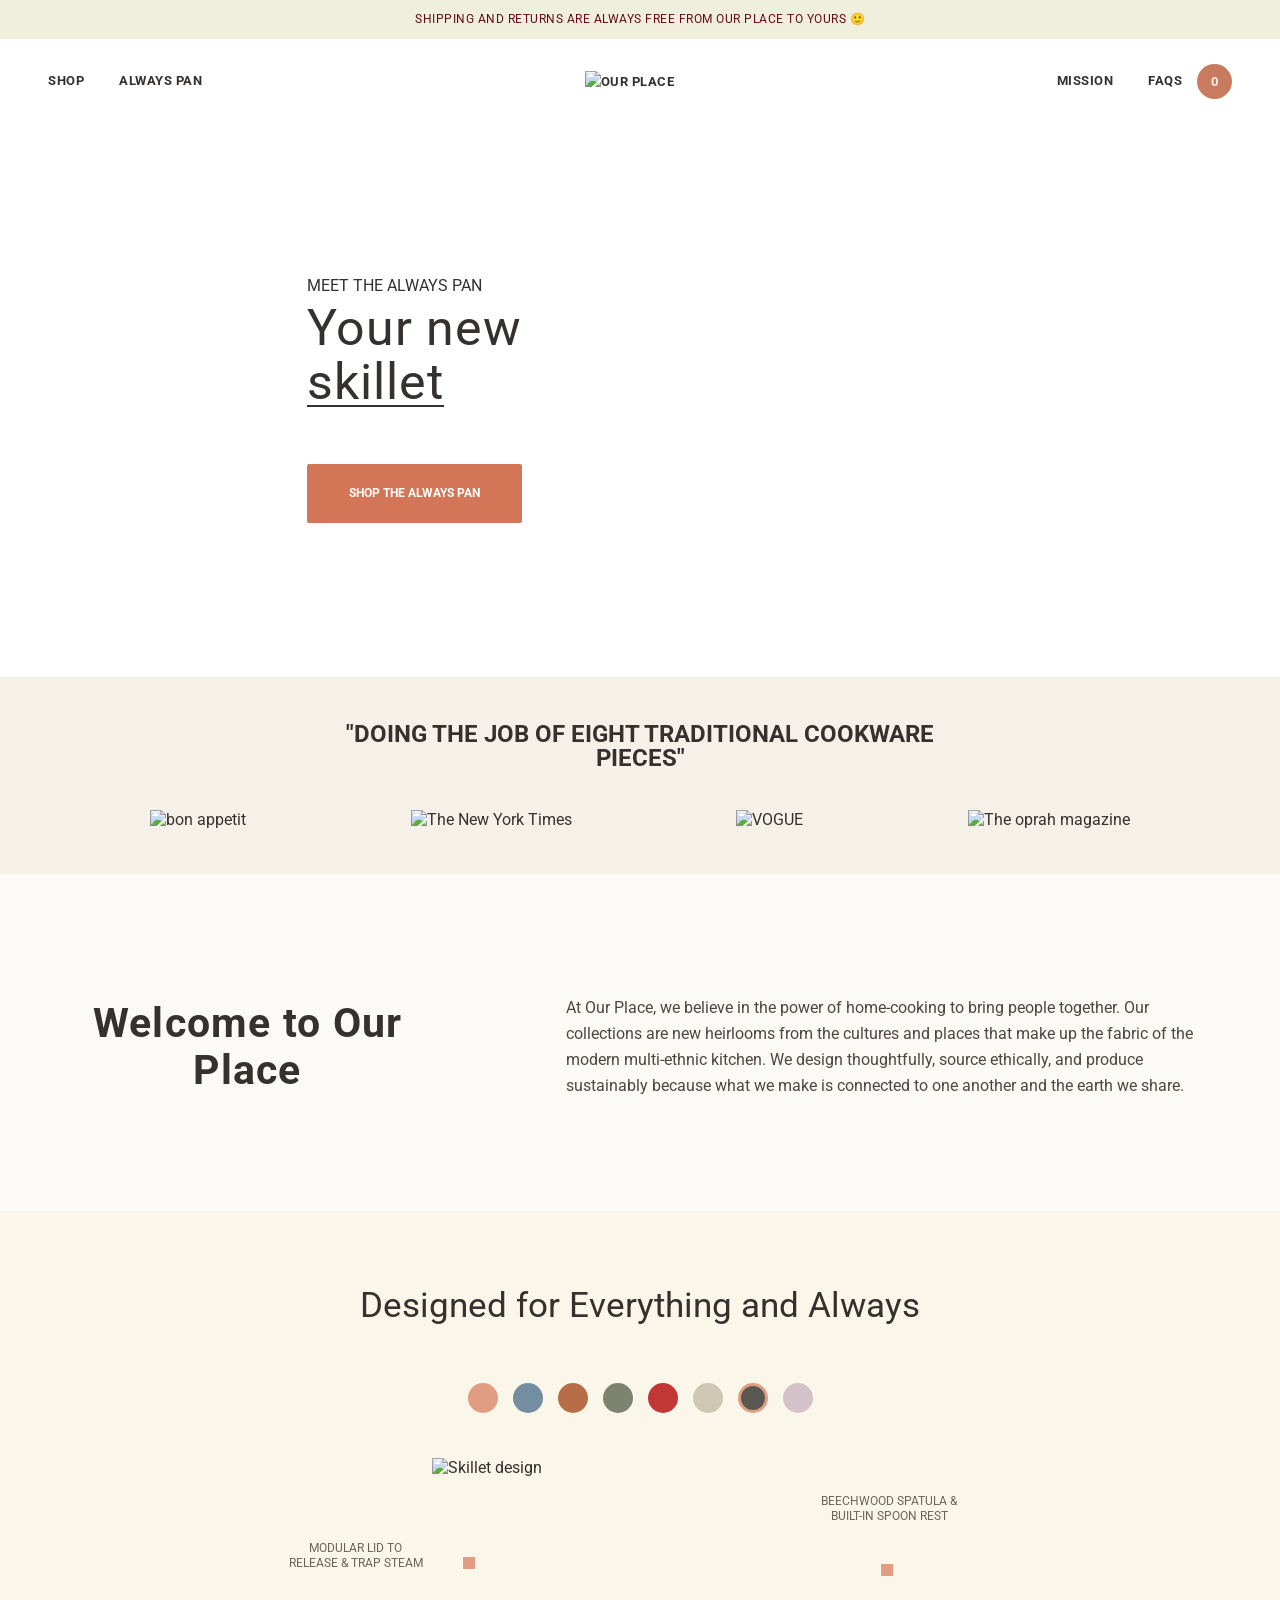
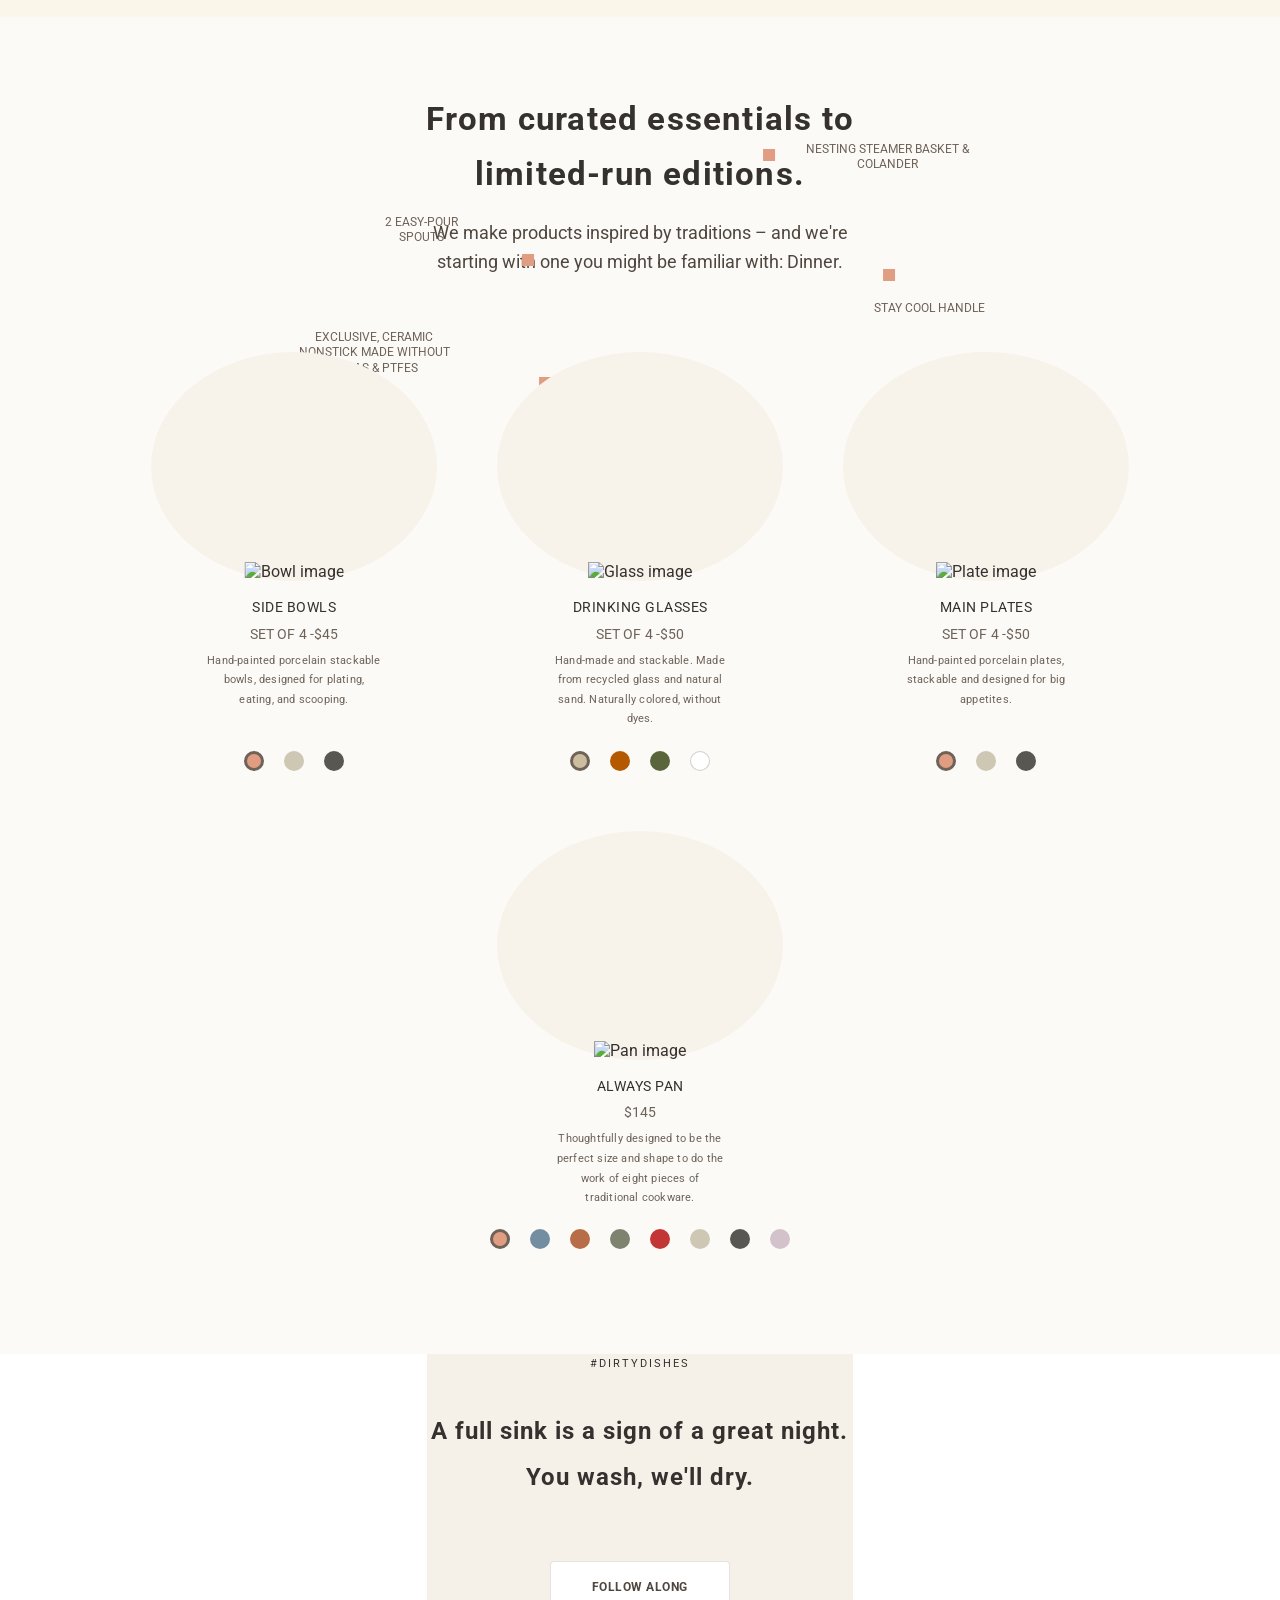
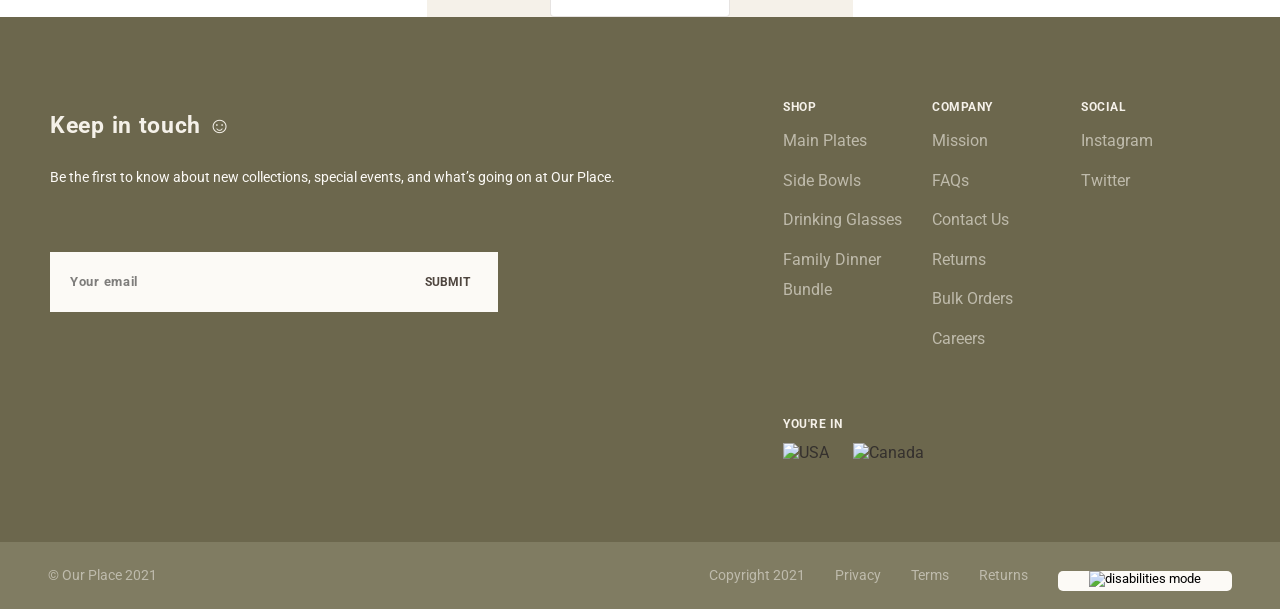
==== index.html @ feab2285 "Add files via upload Fix: change files location" ====
<!doctype html>
<html lang="en">
  <head>
    <meta charset="UTF-8" />
    <meta name="viewport" content="width=device-width, initial-scale=1.0" />
    <link rel="preconnect" href="https://fonts.googleapis.com" />
    <link rel="preconnect" href="https://fonts.gstatic.com" crossorigin />
    <link
      href="https://fonts.googleapis.com/css2?family=Roboto:ital,wght@0,100..900;1,100..900&display=swap"
      rel="stylesheet"
    />
    <link rel="stylesheet" href="style.css" />
    <title>Document</title>
  </head>
  <body>
    <div class="supheader">
      SHIPPING AND RETURNS ARE ALWAYS FREE FROM OUR PLACE TO YOURS 🙂
    </div>
    <header class="header">
      <nav class="nav__left">
        <ul>
          <li class="nav__item"><a href="#">Shop</a></li>
          <li class="nav__item"><a href="#">Always Pan</a></li>
        </ul>
      </nav>

      <div class="logo__wrapper">
        <a href="/">
          <img src="img/logo.svg" alt="Our Place" />
        </a>
      </div>

      <nav class="nav__left">
        <ul>
          <li class="nav__item"><a href="#">Mission</a></li>
          <li class="nav__item"><a href="#">FAQs</a></li>
          <li class="nav__item cart__item">
            <a href="#">
              <div class="cart__wrapper">
                <span class="cart__count">0</span>
              </div>
            </a>
          </li>
        </ul>
      </nav>

      <div class="mobile__menu">
        <img
          class="mobile__menu__icon active"
          src="./img/mobile-menu.png"
          alt="Menu"
        />
        <img class="mobile__menu__icon" src="./img/close.png" alt="Menu" />
        <ul class="mobile__menu__list">
          <li class="mobile__menu__item"><a href="#">Shop</a></li>
          <li class="mobile__menu__item"><a href="#">Always Pan</a></li>
          <li class="mobile__menu__item"><a href="#">Mission</a></li>
          <li class="mobile__menu__item"><a href="#">FAQs</a></li>
          <li class="mobile__menu__item"><a href="#">Cart</a></li>
        </ul>
      </div>
    </header>

    <main>
      <section class="hero">
        <div class="hero__content">
          <h3 class="hero__suptitle">Meet The Always Pan</h3>
          <h2 class="hero__title">
            <span>Your new </span><span class="hero__line-2">skillet</span>
          </h2>
          <button class="hero__btn">Shop the Always Pan</button>
        </div>
      </section>

      <section class="press">
        <h2 class="press__title">
          "Doing the job of eight traditional cookware pieces"
        </h2>
        <div class="press__content">
          <ul class="press__list">
            <li class="press__logo">
              <img src="./img/logo1.png" alt="bon appetit" />
            </li>
            <li class="press__logo">
              <img src="./img/logo2.png" alt="The New York Times" />
            </li>
            <li class="press__logo">
              <img src="./img/logo3.png" alt="VOGUE" />
            </li>
            <li class="press__logo">
              <img src="./img/logo4.png" alt="The oprah magazine" />
            </li>
          </ul>
        </div>
      </section>

      <section class="welcome">
        <div class="welcome__container">
          <h2 class="welcome__title">Welcome to Our Place</h2>
          <p class="welcome__text">
            At Our Place, we believe in the power of home-cooking to bring
            people together. Our collections are new heirlooms from the cultures
            and places that make up the fabric of the modern multi-ethnic
            kitchen. We design thoughtfully, source ethically, and produce
            sustainably because what we make is connected to one another and the
            earth we share.
          </p>
        </div>
      </section>

      <section class="design">
        <h2 class="design__title">Designed for Everything and Always</h2>
        <div class="design__colors">
          <ul>
            <li class="design__color"></li>
            <li class="design__color"></li>
            <li class="design__color"></li>
            <li class="design__color"></li>
            <li class="design__color"></li>
            <li class="design__color"></li>
            <li class="design__color active"></li>
            <li class="design__color"></li>
          </ul>
        </div>
        <div class="design__diagram">
          <img
            src="./img/skillet.png"
            alt="Skillet design"
            class="design__diagram__img"
          />

          <div class="design__diagram__tip diagram__tip__lid">
            <span class="diagram__tip__mark"></span>
            <p class="diagram__tip__text">
              Modular lid to release & trap steam
            </p>
          </div>

          <div class="design__diagram__tip diagram__tip__spatula">
            <span class="diagram__tip__mark"></span>
            <p class="diagram__tip__text">
              Beechwood spatula & built-in spoon rest
            </p>
          </div>

          <div class="design__diagram__tip diagram__tip__spouts">
            <span class="diagram__tip__mark"></span>
            <p class="diagram__tip__text">2 easy-pour spouts</p>
          </div>

          <div class="design__diagram__tip diagram__tip__colander">
            <span class="diagram__tip__mark"></span>
            <p class="diagram__tip__text">Nesting steamer basket & colander</p>
          </div>

          <div class="design__diagram__tip diagram__tip__nonstick">
            <span class="diagram__tip__mark"></span>
            <p class="diagram__tip__text">
              Exclusive, ceramic nonstick made without PFOAs & PTFEs
            </p>
          </div>

          <div class="design__diagram__tip diagram__tip__handle">
            <span class="diagram__tip__mark"></span>
            <p class="diagram__tip__text">Stay cool handle</p>
          </div>
        </div>

        <div class="design__mobile__tips">
          <p class="design__mobile__tip">Modular lid to release & trap steam</p>
          <p class="design__mobile__tip">
            Beechwood spatula & built-in spoon rest
          </p>
          <p class="design__mobile__tip">Nesting steamer basket & colander</p>
          <p class="design__mobile__tip">2 easy-pour spouts</p>
          <p class="design__mobile__tip">
            Exclusive, ceramic nonstick made without PFOAs & PTFEs
          </p>
          <p class="design__mobile__tip">Stay cool handle</p>
        </div>
      </section>

      <section class="catalog">
        <h2 class="catalog__title">
          From curated essentials to limited-run editions.
        </h2>
        <p class="catalog__text">
          We make products inspired by traditions – and we're starting with one
          you might be familiar with: Dinner.
        </p>
        <div class="catalog__content">
          <div class="catalog__card">
            <div class="catalog__card__img">
              <img src="./img/bowl.png" alt="Bowl image" />
            </div>
            <h3 class="catalog__card__title">Side Bowls</h3>
            <p class="catalog__card__price">SET OF 4 -$45</p>
            <p class="catalog__card__desc">
              Hand-painted porcelain stackable bowls, designed for plating,
              eating, and scooping.
            </p>
            <div class="catalog__card__colors card__colors__bowl">
              <div class="catalog__card__color active"></div>
              <div class="catalog__card__color"></div>
              <div class="catalog__card__color"></div>
            </div>
          </div>

          <div class="catalog__card">
            <div class="catalog__card__img">
              <img src="./img/glass.png" alt="Glass image" />
            </div>
            <h3 class="catalog__card__title">Drinking Glasses</h3>
            <p class="catalog__card__price">SET OF 4 -$50</p>
            <p class="catalog__card__desc">
              Hand-made and stackable. Made from recycled glass and natural
              sand. Naturally colored, without dyes.
            </p>
            <div class="catalog__card__colors card__colors__glass">
              <div class="catalog__card__color active"></div>
              <div class="catalog__card__color"></div>
              <div class="catalog__card__color"></div>
              <div class="catalog__card__color"></div>
            </div>
          </div>

          <div class="catalog__card">
            <div class="catalog__card__img">
              <img src="./img/plate.png" alt="Plate image" />
            </div>
            <h3 class="catalog__card__title">Main Plates</h3>
            <p class="catalog__card__price">SET OF 4 -$50</p>
            <p class="catalog__card__desc">
              Hand-painted porcelain plates, stackable and designed for big
              appetites.
            </p>
            <div class="catalog__card__colors card__colors__plate">
              <div class="catalog__card__color active"></div>
              <div class="catalog__card__color"></div>
              <div class="catalog__card__color"></div>
            </div>
          </div>

          <div class="catalog__card">
            <div class="catalog__card__img">
              <img src="./img/pan.png" alt="Pan image" />
            </div>
            <h3 class="catalog__card__title">Always Pan</h3>
            <p class="catalog__card__price">$145</p>
            <p class="catalog__card__desc">
              Thoughtfully designed to be the perfect size and shape to do the
              work of eight pieces of traditional cookware.
            </p>
            <div class="catalog__card__colors card__colors__pan">
              <div class="catalog__card__color active"></div>
              <div class="catalog__card__color"></div>
              <div class="catalog__card__color"></div>
              <div class="catalog__card__color"></div>
              <div class="catalog__card__color"></div>
              <div class="catalog__card__color"></div>
              <div class="catalog__card__color"></div>
              <div class="catalog__card__color"></div>
            </div>
          </div>
        </div>
      </section>

      <section class="follow">
        <div class="follow__part">
          <img class="follow__part__img" src="./img/left.jpg" alt="" />
        </div>
        <div class="follow__part follow__part__center">
          <h3 class="follow__suptitle">#DirtyDishes</h3>
          <h2 class="follow__title">
            A full sink is a sign of a great night. You wash, we'll dry.
          </h2>
          <button class="follow__btn">Follow Along</button>
        </div>
        <div class="follow__part">
          <img class="follow__part__img" src="./img/right.jpg" alt="" />
        </div>
      </section>
    </main>

    <footer class="footer">
      <div class="main__footer">
        <div class="footer__contact">
          <h2 class="footer__contact__title">Keep in touch ☺</h2>
          <p class="footer__contact__text">
            Be the first to know about new collections, special events, and
            what’s going on at Our Place.
          </p>
          <form action="#" class="footer__contact__form">
            <input
              type="text"
              placeholder="Your email"
              class="footer__contact__form__input input__text"
            />
            <input
              type="submit"
              value="Submit"
              class="footer__contact__form__input input__submit"
            />
          </form>
        </div>
        <div class="footer__right">
          <nav class="footer__nav">
            <div class="footer__nav__col">
              <h3 class="footer__nav__title">Shop</h3>
              <ul class="nav__list">
                <li class="footer__nav__item">Main Plates</li>
                <li class="footer__nav__item">Side Bowls</li>
                <li class="footer__nav__item">Drinking Glasses</li>
                <li class="footer__nav__item">Family Dinner Bundle</li>
              </ul>
            </div>
            <div class="footer__nav__col">
              <h3 class="footer__nav__title">Company</h3>
              <ul class="nav__list">
                <li class="footer__nav__item">Mission</li>
                <li class="footer__nav__item">FAQs</li>
                <li class="footer__nav__item">Contact Us</li>
                <li class="footer__nav__item">Returns</li>
                <li class="footer__nav__item">Bulk Orders</li>
                <li class="footer__nav__item">Careers</li>
              </ul>
            </div>
            <div class="footer__nav__col">
              <h3 class="footer__nav__title">Social</h3>
              <ul class="nav__list">
                <li class="footer__nav__item">Instagram</li>
                <li class="footer__nav__item">Twitter</li>
              </ul>
            </div>
          </nav>
          <div class="footer__location">
            <h3 class="footer__location__title">You're In</h3>
            <div class="footer__location__content">
              <img
                src="./img/flag1.png"
                alt="USA"
                class="footer__location__pic"
              />
              <img
                src="./img/flag2.png"
                alt="Canada"
                class="footer__location__pic"
              />
            </div>
          </div>
        </div>
      </div>

      <div class="subfooter">
        <span class="subfooter__left">© Our Place 2021</span>
        <div class="subfooter__right">
          <ul class="subfooter__list">
            <li class="subfooter__list__item subfooter__list__item__copy">
              Copyright 2021
            </li>
            <nav class="subfooter__nav">
              <li class="subfooter__list__item">
                <a href="#">Privacy</a>
              </li>
              <li class="subfooter__list__item"><a href="#">Terms</a></li>
              <li class="subfooter__list__item"><a href="#">Returns</a></li>
            </nav>
            <li class="subfooter__list__item subfooter__list__item__btn">
              <button class="subfooter__btn">
                <img src="./img/subfooter-icon.png" alt="disabilities mode" />
              </button>
            </li>
          </ul>
        </div>
      </div>
    </footer>

    <script src="./script.js"></script>
  </body>
</html>
---- style.css ----
:root {
  --supheader-bg: #f0eedd;
  --supheader-text: #670a18;
  --main-text: #35312e;
  --cart-el-bg: #c87b5e;
  --light-color: #f5f1e9;
  --hero-btn-bg: #d37657;
  --second-light-color: #fcfaf6;
  --grey-text: #4f463f;
  --design-block-bg: #fbf6ea;
  --design-block-mark: #e09d81;
  --design-block-text: #6e6259;
  --item-card-img: #f7f3eb;
  --item-card-text: #6e635a;
  --footer-bg: #6c674d;
  --footer-input-text: #00000080;
  --footer-nav-text: #f5f1e999;
  --subfooter-bg: #807c62;
  --subfooter-text: #fcfaf680;

  --main-font: "Roboto", sans-serif;
}

* {
  margin: 0;
  padding: 0;
  box-sizing: border-box;
}

body {
  font-family: var(--main-font);
  color: var(--main-text);
  font-stretch: 100%;
  -webkit-font-smoothing: antialiased;
}

h1,
h2,
h3,
h4,
h5,
h6,
p {
  margin: 0;
  padding: 0;
  font-weight: normal;
  font-size: 16px;
}

a {
  text-decoration: none;
  color: inherit;
}

input,
button {
  font-family: inherit;
  border: none;
  background: none;
}

.supheader {
  background-color: var(--supheader-bg);
  color: var(--supheader-text);
  text-align: center;
  padding: 9px 0 10px;
  font-size: 12px;
  text-transform: uppercase;
  line-height: 1.7;
  letter-spacing: 0.5px;
}

.header {
  padding: 25px 48px;
  background: #fff;
  font-weight: 700;
  font-size: 13px;
  line-height: 1.7;
  letter-spacing: 0.5px;
  text-transform: uppercase;
  display: flex;
  justify-content: space-between;
  align-items: center;
}

ul {
  list-style: none;
  margin: 0;
  padding: 0;
  display: flex;
  align-items: center;
  column-gap: 35px;
}

.nav__item {
  position: relative;
}

.nav__item:not(.cart__item)::after {
  content: "";
  display: block;
  width: 0;
  height: 2px;
  background-color: var(--main-text);
  transition: width 0.3s ease;
}

.nav__item:hover::after {
  width: 100%;
}

.cart__wrapper {
  margin-left: -20px;
  width: 35px;
  height: 35px;
  border-radius: 50%;
  display: flex;
  justify-content: center;
  align-items: center;
  background-color: var(--cart-el-bg);
  color: var(--light-color);
}

.mobile__menu {
  display: none;
  position: relative;
  width: 32px;
  height: 32px;
  pointer-events: none;
}

.mobile__menu__icon {
  position: absolute;
  width: 100%;
  height: 100%;
  top: 0;
  left: 0;
  opacity: 0;
  transition: all 0.2s linear;
}

.mobile__menu__icon:nth-of-type(2) {
  transform: scale(0.9);
}

.mobile__menu__icon.active {
  opacity: 1;
}

.mobile__menu__list {
  opacity: 0;
  transform: translateY(-30px);
  display: flex;
  flex-direction: column;
  align-items: flex-end;
  gap: 15px;
  position: absolute;
  right: 0;
  top: 100%;
  width: 160px;
  background-color: #fff;
  padding: 10px;
  border: 0.5px solid var(--main-text);
  border-radius: 12px;
  transition: all 0.2s linear;
}

.mobile__menu__list.active {
  opacity: 1;
  transform: translateY(0);
}

.hero {
  display: flex;
  justify-content: space-between;
  align-items: flex-start;
  padding: 170px 383px;
  background: url("./img/hero-bg.jpg") no-repeat center;
  background-size: cover;
}

.hero__content {
  max-width: 248px;
  font-family: Roboto;
}

.hero__suptitle {
  margin-bottom: 9px;
  display: block;
  font-weight: 400;
  font-size: 16px;
  line-height: 1;
  text-transform: uppercase;
}

.hero__title {
  margin-bottom: 57px;
  font-weight: 400;
  font-size: clamp(32px, 4vw + 16px, 50px);
  letter-spacing: 1px;
  display: flex;
  flex-direction: column;
  row-gap: 4px;
  line-height: 1;
}

.hero__line-2 {
  position: relative;
  align-self: flex-start;
}

.hero__line-2::after {
  content: "";
  position: absolute;
  left: 0;
  bottom: 0;
  width: 100%;
  height: 2px;
  background-color: var(--main-text);
}

.hero__btn {
  width: 100%;
  padding: 19px 30px 20px;
  background-color: var(--hero-btn-bg);
  border-radius: 2px;
  font-weight: 700;
  font-size: 12px;
  line-height: 1.7;
  text-transform: uppercase;
  color: #fff;
  transition: all 0.2s linear;
  cursor: pointer;
}

.hero__btn:hover {
  transform: scale(1.02);
  box-shadow: 0 8px 20px rgba(0, 0, 0, 0.15);
}

.press {
  padding: 45px 0;
  background-color: var(--light-color);
}

.press__title {
  font-weight: 700;
  font-size: 24px;
  line-height: 1;
  text-align: center;
  text-transform: uppercase;
  max-width: 630px;
  margin: 0 auto 40px;
}

.press__list {
  display: flex;
  justify-content: space-between;
  align-items: center;
  max-width: 1140px;
  margin: 0 auto;
  padding: 0 80px;
}

.welcome {
  padding: 121px 5% 112px;
  background: var(--second-light-color);
}

.welcome__container {
  display: flex;
  justify-content: center;
  align-items: center;
  column-gap: 135px;
}

.welcome__title {
  max-width: 400px;
  font-weight: 700;
  font-size: clamp(28px, 3vw + 12px, 41px);
  line-height: 1.13;
  letter-spacing: 1.25px;
  text-align: center;
}

.welcome__text {
  max-width: 650px;
  line-height: 1.62;
  color: var(--grey-text);
}

.design {
  padding: 70px 0 140px;
  background-color: var(--design-block-bg);
}

.design__title {
  font-size: 35px;
  line-height: 1.4;
  text-align: center;
  margin-bottom: 53px;
}

.design__colors {
  margin-bottom: 45px;
}

.design__colors ul {
  display: flex;
  justify-content: center;
  align-items: center;
  column-gap: 15px;
}

.design__color {
  width: 30px;
  height: 30px;
  border-radius: 50%;
  background: rgba(0, 0, 0, 0.3);
}

.design__color:nth-of-type(1) {
  background-color: var(--design-block-mark);
}

.design__color:nth-of-type(2) {
  background-color: #748ea1;
}

.design__color:nth-of-type(3) {
  background-color: #b76d47;
}

.design__color:nth-of-type(4) {
  background-color: #7d836e;
}

.design__color:nth-of-type(5) {
  background-color: #c33636;
}

.design__color:nth-of-type(6) {
  background-color: #cdc7b3;
}

.design__color:nth-of-type(7) {
  background-color: #595752;
}

.design__color:nth-of-type(8) {
  background-color: #d3c2ca;
}

.design__color.active {
  border: 3px solid var(--design-block-mark);
}

.design__diagram {
  position: relative;
  max-width: 562px;
  margin: 0 auto;
  transform: translateX(13%);
}

.design__diagram__img {
  display: block;
  width: 100%;
  height: auto;
}

.design__diagram__tip {
  position: absolute;
}

.diagram__tip__lid {
  top: 83px;
  left: -144px;
  min-width: 135px;
}

.diagram__tip__lid .diagram__tip__mark {
  top: 16px;
  right: -52px;
  z-index: -1;
}

.diagram__tip__spatula {
  min-width: 158px;
  top: 36px;
  right: 26px;
}

.diagram__tip__spatula .diagram__tip__mark {
  left: 45%;
  top: calc(100% + 70px);
}

.diagram__tip__spouts {
  min-width: 107px;
  left: -64px;
  top: 357px;
}

.diagram__tip__spouts .diagram__tip__mark {
  right: -59px;
  top: calc(100% + 39px);
}

.diagram__tip__colander {
  min-width: 171px;
  top: 284px;
  right: 21px;
}

.diagram__tip__colander .diagram__tip__mark {
  left: -39px;
  top: 7px;
  z-index: -1;
}

.diagram__tip__nonstick {
  min-width: 172px;
  left: -144px;
  top: 472px;
}

.diagram__tip__nonstick .diagram__tip__mark {
  top: 47px;
  right: -91px;
}

.diagram__tip__handle {
  min-width: 160px;
  top: 443px;
  right: -15px;
}

.diagram__tip__handle .diagram__tip__mark {
  top: -32px;
  left: 34px;
  z-index: -1;
}

.diagram__tip__mark {
  position: absolute;
  width: 12px;
  height: 12px;
  background-color: var(--design-block-mark);
}

.diagram__tip__text {
  position: absolute;
  font-size: 12px;
  line-height: 1.29;
  text-align: center;
  text-transform: uppercase;
  color: var(--design-block-text);

  width: 100%;
}

.design__mobile__tips {
  display: none;
  margin-top: 50px;
  padding: 0 30px;
  flex-direction: column;
  gap: 10px;
}

.design__mobile__tip {
  line-height: 1.29;
  text-align: center;
  text-transform: uppercase;
  color: var(--design-block-text);
}

.catalog {
  background-color: var(--second-light-color);
  padding: 74px 0 105px;
}

.catalog__title {
  font-weight: 700;
  font-size: 33px;
  line-height: 1.67;
  letter-spacing: 1.2px;
  text-align: center;
  max-width: 477px;
  margin: 0 auto 18px;
}

.catalog__text {
  font-size: 18px;
  line-height: 1.61;
  text-align: center;
  color: var(--grey-text);
  max-width: 441px;
  margin: 0 auto 75px;
}

.catalog__content {
  display: flex;
  justify-content: center;
  align-items: center;
  column-gap: 60px;
}

.catalog__card {
  text-align: center;
  display: flex;
  flex-direction: column;
  align-items: center;
  justify-content: start;
}

.catalog__card__img {
  position: relative;
  width: 286px;
  height: 229px;
  background-color: var(--item-card-img);
  border-radius: 50%;
  margin-bottom: 15px;
}

.catalog__card__img img {
  position: absolute;
  left: 50%;
  bottom: 0;
  transform: translateX(-50%);
}

.catalog__card__title {
  font-size: 14px;
  line-height: 1.7;
  letter-spacing: 0.5px;
  text-transform: uppercase;
  margin-bottom: 4px;
}

.catalog__card__price {
  font-size: 14px;
  line-height: 1.5;
  letter-spacing: 0.1px;
  color: var(--item-card-text);
  margin-bottom: 6px;
}

.catalog__card__desc {
  font-size: 11px;
  line-height: 1.78;
  letter-spacing: 0.2px;
  max-width: 174px;
  min-height: 79px;
  color: var(--item-card-text);
  margin-bottom: 21px;
}

.catalog__card__colors {
  display: flex;
  justify-content: center;
  align-items: center;
  column-gap: 20px;
}

.catalog__card__color {
  width: 20px;
  height: 20px;
  border-radius: 10px;
  background-color: rgba(0, 0, 0, 0.3);
}

.catalog__card__color.active {
  border: 3px solid #6e6259;
}

.card__colors__bowl .catalog__card__color:nth-of-type(1) {
  background-color: var(--design-block-mark);
}

.card__colors__bowl .catalog__card__color:nth-of-type(2) {
  background-color: #cdc7b3;
}

.card__colors__bowl .catalog__card__color:nth-of-type(3) {
  background-color: #595752;
}

.card__colors__glass .catalog__card__color:nth-of-type(1) {
  background-color: #ccbd9e;
}

.card__colors__glass .catalog__card__color:nth-of-type(2) {
  background-color: #b55900;
}

.card__colors__glass .catalog__card__color:nth-of-type(3) {
  background-color: #5b653b;
}

.card__colors__glass .catalog__card__color:nth-of-type(4) {
  background-color: #fff;
  border: 1px solid #6e635a4d;
}

.card__colors__plate .catalog__card__color:nth-of-type(1) {
  background-color: var(--design-block-mark);
}

.card__colors__plate .catalog__card__color:nth-of-type(2) {
  background-color: #cdc7b3;
}

.card__colors__plate .catalog__card__color:nth-of-type(3) {
  background-color: #595752;
}

.card__colors__pan .catalog__card__color:nth-of-type(1) {
  background-color: var(--design-block-mark);
}

.card__colors__pan .catalog__card__color:nth-of-type(2) {
  background-color: #748ea1;
}

.card__colors__pan .catalog__card__color:nth-of-type(3) {
  background-color: #b76d47;
}

.card__colors__pan .catalog__card__color:nth-of-type(4) {
  background-color: #7d836e;
}

.card__colors__pan .catalog__card__color:nth-of-type(5) {
  background-color: #c33636;
}

.card__colors__pan .catalog__card__color:nth-of-type(6) {
  background-color: #cdc7b3;
}

.card__colors__pan .catalog__card__color:nth-of-type(7) {
  background-color: #595752;
}

.card__colors__pan .catalog__card__color:nth-of-type(8) {
  background-color: #d3c2ca;
}

.follow {
  display: grid;
  grid-template-columns: repeat(3, 1fr);
}

.follow__part__img {
  width: 100%;
  display: block;
}

.follow__part__center {
  display: flex;
  flex-direction: column;
  justify-content: center;
  align-items: center;
  background-color: var(--light-color);
  text-align: center;
}

.follow__suptitle {
  font-size: 11px;
  line-height: 1.85;
  letter-spacing: 2px;
  text-transform: uppercase;
  margin-bottom: 33px;
}

.follow__title {
  font-weight: 700;
  font-size: 24px;
  line-height: 1.92;
  letter-spacing: 1px;
  margin: 0 auto 61px;
  max-width: 450px;
}

.follow__btn {
  padding: 19px 41px 23px;
  border-radius: 4px;
  border: 1px solid #aaa0984a;
  background-color: #fff;
  font-weight: 700;
  font-size: 12px;
  line-height: 1;
  letter-spacing: 0.5px;
  text-transform: uppercase;
  color: var(--grey-text);
  transition: all 0.2s ease;
  cursor: pointer;
}

.follow__btn:hover {
  transform: scale(1.02);
  box-shadow: 0 8px 20px rgba(0, 0, 0, 0.15);
}

.main__footer {
  padding: 80px 123px 123px 48px;
  background-color: var(--footer-bg);
  display: flex;
  justify-content: center;
  column-gap: 311px;
}

.footer__contact__title {
  font-weight: 700;
  font-size: 23px;
  line-height: 2.51;
  letter-spacing: 0.7px;
  color: var(--light-color);
  margin-bottom: 11px;
}

.footer__contact__text {
  font-size: 14px;
  line-height: 1.71;
  color: var(--second-light-color);
  margin-bottom: 62px;
}

.footer__contact__form {
  display: grid;
  grid-template-columns: 347px 101px;
  width: 448px;
  height: 60px;
}

.footer__contact__form__input {
  background-color: var(--second-light-color);
  height: 100%;
}

.footer__contact__form__input.input__text {
  width: 347px;
  padding: 5px 20px;
  font-weight: 700;
  font-size: 13px;
  line-height: 4.44;
  letter-spacing: 0.7px;
  color: #00000080;
}

.footer__contact__form__input.input__text::placeholder {
  color: #00000080;
  font-weight: 700;
  font-size: 13px;
  line-height: 4.44;
  letter-spacing: 0.7px;
}

.footer__contact__form__input.input__submit {
  padding: 23px 20px;
  font-weight: 700;
  font-size: 12px;
  line-height: 100%;
  text-transform: uppercase;
  color: var(--grey-text);
  transition: opacity 0.3s ease;
  cursor: pointer;
}

.input__submit:hover {
  opacity: 0.8;
}

.footer__nav {
  display: flex;
  margin-bottom: 50px;
}

.nav__list {
  display: flex;
  flex-direction: column;
  align-items: start;
  width: 149px;
}

.footer__nav__title {
  font-weight: 700;
  font-size: 12px;
  line-height: 1.7;
  letter-spacing: 0.5px;
  text-transform: uppercase;
  color: var(--light-color);
  margin-bottom: 9px;
}

.footer__nav__item {
  font-size: 16px;
  line-height: 1.91;
  color: var(--footer-nav-text);
  margin-bottom: 9px;
  transition: all 0.1s ease;
  cursor: pointer;
}

.footer__nav__item:hover {
  transform: scale(0.97);
}

.footer__location__title {
  font-weight: 700;
  font-size: 12px;
  line-height: 1.7;
  letter-spacing: 0.5px;
  text-transform: uppercase;
  color: var(--light-color);
  margin-bottom: 9px;
}

.footer__location__content {
  display: flex;
  align-items: center;
  column-gap: 24px;
}

.subfooter {
  padding: 20px 48px;
  display: flex;
  justify-content: space-between;
  align-items: center;
  background-color: var(--subfooter-bg);
  color: var(--subfooter-text);
  font-size: 14px;
  line-height: 1.94;
}

.subfooter__list {
  display: flex;
  align-items: center;
  column-gap: 30px;
}

.subfooter__nav {
  display: flex;
  column-gap: 30px;
}

.subfooter__list__item__btn {
  height: 20px;
}

.subfooter__btn {
  background-color: var(--second-light-color);
  padding: 0 31px;
  border-radius: 5px;
  height: 100%;
}

.subfooter__btn img {
  display: block;
  height: 100%;
}

@media (max-width: 1400px) {
  .catalog__content {
    flex-wrap: wrap;
    gap: 60px;
  }
}

@media (max-width: 1340px) {
  .hero {
    padding: 12% 24%;
  }
  .main__footer {
    padding: 80px 50px;
    justify-content: space-between;
    column-gap: 30px;
  }
}

@media (max-width: 1000px) {
  .main__footer {
    flex-direction: column;
    gap: 100px;
  }
  .footer__nav {
    justify-content: space-between;
  }
}

@media (max-width: 860px) {
  .press__list {
    flex-wrap: wrap;
    justify-content: center;
    gap: 40px;
  }
  .welcome__container {
    gap: 50px;
    flex-direction: column;
  }
  .follow {
    grid-template-columns: 1fr 2fr 1fr;
  }
  .follow__suptitle {
    margin-bottom: 10px;
  }
  .follow__title {
    font-size: 18px;
    margin: 0 auto 20px;
  }
  .follow__btn {
    padding: 10px 30px;
  }
}

@media (max-width: 760px) {
  .design__diagram {
    transform: translateX(13%) scale(0.8);
  }
}

@media (max-width: 640px) {
  .header {
    padding: 25px;
  }
  .header nav {
    display: none;
  }
  .mobile__menu {
    display: block;
    pointer-events: all;
  }
  .hero {
    padding: 12%;
    height: 70vh;
    display: flex;
    align-items: center;
  }
  .design__diagram {
    transform: translateX(13%) scale(0.7);
  }
  .follow {
    grid-template-columns: 1fr;
    grid-template-rows: repeat(3, 1fr);
  }
  .follow__part__center {
    gap: 100px;
  }
  .follow__title {
    font-size: 24px;
  }
  .follow__btn {
    padding: 19px 41px 23px;
  }
  .subfooter__list__item__copy {
    display: none;
  }
}

@media (max-width: 580px) {
  .design {
    padding: 70px 15px;
  }
  .design__diagram {
    transform: translateX(0) scale(1);
    display: flex;
    flex-direction: column;
  }
  .diagram__tip__text {
    display: none;
  }
  .design__diagram__tip .diagram__tip__mark {
    top: 0;
  }
  .diagram__tip__spatula .diagram__tip__mark {
    top: calc(100% + 62px);
  }
  .diagram__tip__colander .diagram__tip__mark {
    left: -18px;
    top: -20px;
  }
  .diagram__tip__handle .diagram__tip__mark {
    top: -69px;
    left: 48px;
  }
  .design__mobile__tips {
    display: flex;
  }
  .design__mobile__tip {
    font-size: 18px;
    border: 1px solid var(--design-block-text);
    border-radius: 8px;
    padding: 5px;
  }
  .footer__contact__form {
    grid-template-columns: 4fr 1fr;
    width: 80%;
  }
  .footer__contact__form__input.input__text {
    width: auto;
  }
  .footer__nav {
    flex-wrap: wrap;
    gap: 30px;
  }
  .subfooter,
  .subfooter__list,
  .subfooter__nav {
    flex-direction: column;
    gap: 30px;
  }
}

@media (max-width: 480px) {
  .supheader {
    padding: 10px;
  }
  .design__colors ul {
    flex-wrap: wrap;
    gap: 15px 20px;
  }
  .diagram__tip__mark {
    display: none;
  }
  .design__mobile__tip {
    font-size: 14px;
  }
  .catalog {
    padding: 74px 10px 105px;
  }
  .catalog__card__colors {
    gap: 20px;
    flex-wrap: wrap;
  }
  .follow__part__center {
    gap: 20px;
    padding: 0 15px;
  }
}

@media (max-width: 375px) {
  .footer__contact__form {
    display: flex;
    flex-direction: column;
    gap: 10px;
  }
  .footer__contact__form {
    height: auto;
  }
  .input__text {
    height: 60px;
  }
}

@media (max-height: 400px) {
  .hero__title {
    font-size: 32px;
  }
}

@media (max-height: 320px) {
  .hero {
    padding: 22%;
  }
  .hero__suptitle {
    margin: 9px 0;
  }
  .hero__title {
    margin-bottom: 17px;
  }
}
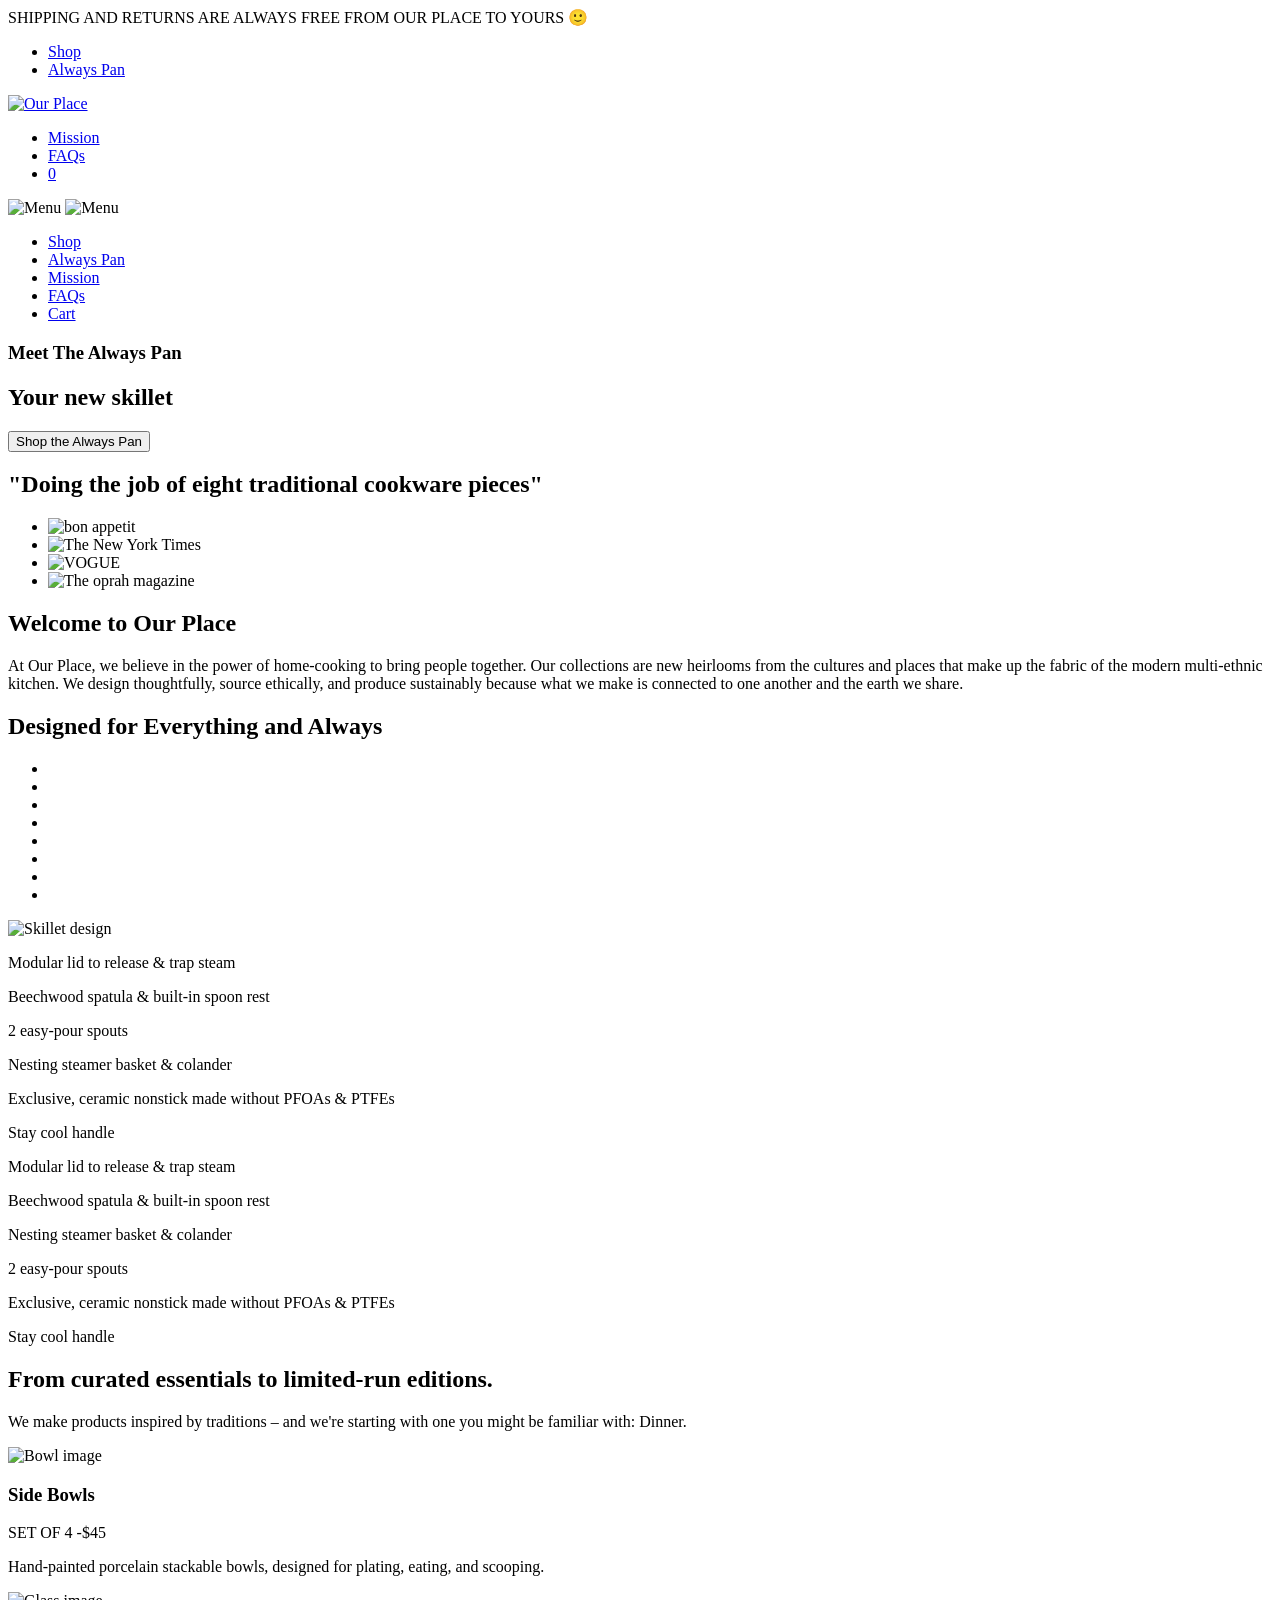
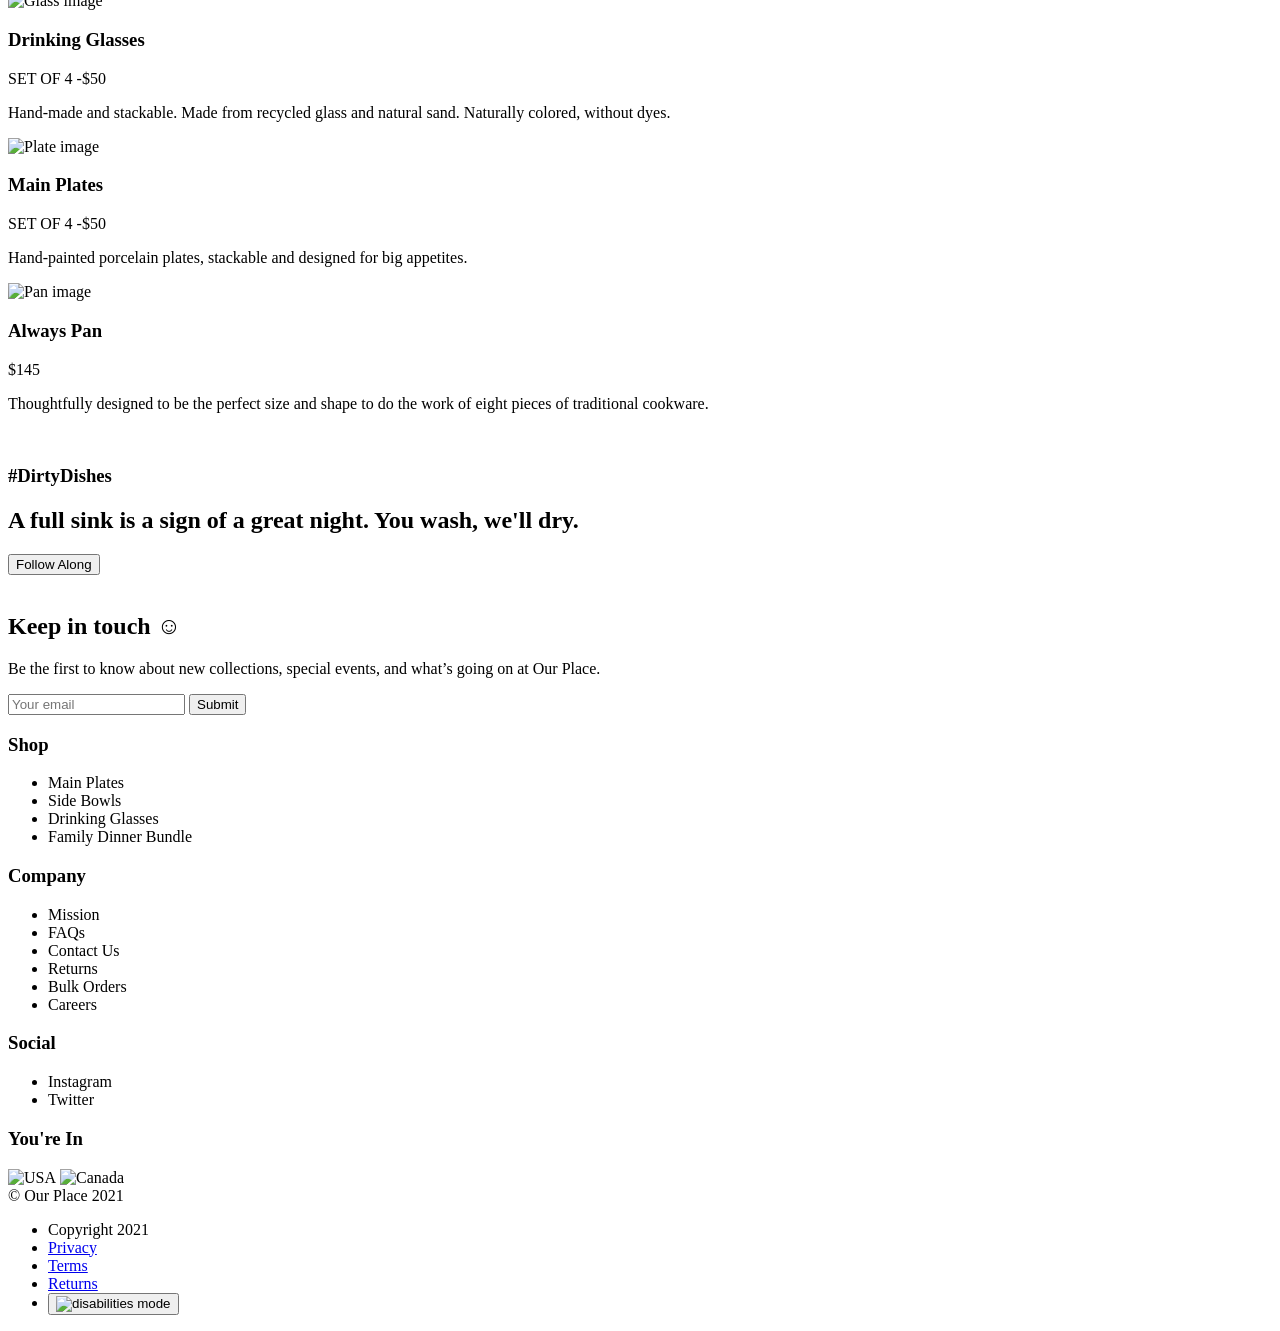
==== commit c8ef56d6: "Rename 01_Draft/index.html to index.html" ====
--- a/index.html
+++ b/index.html
@@ -1,380 +1,380 @@
-<!doctype html>
-<html lang="en">
-  <head>
-    <meta charset="UTF-8" />
-    <meta name="viewport" content="width=device-width, initial-scale=1.0" />
-    <link rel="preconnect" href="https://fonts.googleapis.com" />
-    <link rel="preconnect" href="https://fonts.gstatic.com" crossorigin />
-    <link
-      href="https://fonts.googleapis.com/css2?family=Roboto:ital,wght@0,100..900;1,100..900&display=swap"
-      rel="stylesheet"
-    />
-    <link rel="stylesheet" href="style.css" />
-    <title>Document</title>
-  </head>
-  <body>
-    <div class="supheader">
-      SHIPPING AND RETURNS ARE ALWAYS FREE FROM OUR PLACE TO YOURS 🙂
-    </div>
-    <header class="header">
-      <nav class="nav__left">
-        <ul>
-          <li class="nav__item"><a href="#">Shop</a></li>
-          <li class="nav__item"><a href="#">Always Pan</a></li>
-        </ul>
-      </nav>
-
-      <div class="logo__wrapper">
-        <a href="/">
-          <img src="img/logo.svg" alt="Our Place" />
-        </a>
-      </div>
-
-      <nav class="nav__left">
-        <ul>
-          <li class="nav__item"><a href="#">Mission</a></li>
-          <li class="nav__item"><a href="#">FAQs</a></li>
-          <li class="nav__item cart__item">
-            <a href="#">
-              <div class="cart__wrapper">
-                <span class="cart__count">0</span>
-              </div>
-            </a>
-          </li>
-        </ul>
-      </nav>
-
-      <div class="mobile__menu">
-        <img
-          class="mobile__menu__icon active"
-          src="./img/mobile-menu.png"
-          alt="Menu"
-        />
-        <img class="mobile__menu__icon" src="./img/close.png" alt="Menu" />
-        <ul class="mobile__menu__list">
-          <li class="mobile__menu__item"><a href="#">Shop</a></li>
-          <li class="mobile__menu__item"><a href="#">Always Pan</a></li>
-          <li class="mobile__menu__item"><a href="#">Mission</a></li>
-          <li class="mobile__menu__item"><a href="#">FAQs</a></li>
-          <li class="mobile__menu__item"><a href="#">Cart</a></li>
-        </ul>
-      </div>
-    </header>
-
-    <main>
-      <section class="hero">
-        <div class="hero__content">
-          <h3 class="hero__suptitle">Meet The Always Pan</h3>
-          <h2 class="hero__title">
-            <span>Your new </span><span class="hero__line-2">skillet</span>
-          </h2>
-          <button class="hero__btn">Shop the Always Pan</button>
-        </div>
-      </section>
-
-      <section class="press">
-        <h2 class="press__title">
-          "Doing the job of eight traditional cookware pieces"
-        </h2>
-        <div class="press__content">
-          <ul class="press__list">
-            <li class="press__logo">
-              <img src="./img/logo1.png" alt="bon appetit" />
-            </li>
-            <li class="press__logo">
-              <img src="./img/logo2.png" alt="The New York Times" />
-            </li>
-            <li class="press__logo">
-              <img src="./img/logo3.png" alt="VOGUE" />
-            </li>
-            <li class="press__logo">
-              <img src="./img/logo4.png" alt="The oprah magazine" />
-            </li>
-          </ul>
-        </div>
-      </section>
-
-      <section class="welcome">
-        <div class="welcome__container">
-          <h2 class="welcome__title">Welcome to Our Place</h2>
-          <p class="welcome__text">
-            At Our Place, we believe in the power of home-cooking to bring
-            people together. Our collections are new heirlooms from the cultures
-            and places that make up the fabric of the modern multi-ethnic
-            kitchen. We design thoughtfully, source ethically, and produce
-            sustainably because what we make is connected to one another and the
-            earth we share.
-          </p>
-        </div>
-      </section>
-
-      <section class="design">
-        <h2 class="design__title">Designed for Everything and Always</h2>
-        <div class="design__colors">
-          <ul>
-            <li class="design__color"></li>
-            <li class="design__color"></li>
-            <li class="design__color"></li>
-            <li class="design__color"></li>
-            <li class="design__color"></li>
-            <li class="design__color"></li>
-            <li class="design__color active"></li>
-            <li class="design__color"></li>
-          </ul>
-        </div>
-        <div class="design__diagram">
-          <img
-            src="./img/skillet.png"
-            alt="Skillet design"
-            class="design__diagram__img"
-          />
-
-          <div class="design__diagram__tip diagram__tip__lid">
-            <span class="diagram__tip__mark"></span>
-            <p class="diagram__tip__text">
-              Modular lid to release & trap steam
-            </p>
-          </div>
-
-          <div class="design__diagram__tip diagram__tip__spatula">
-            <span class="diagram__tip__mark"></span>
-            <p class="diagram__tip__text">
-              Beechwood spatula & built-in spoon rest
-            </p>
-          </div>
-
-          <div class="design__diagram__tip diagram__tip__spouts">
-            <span class="diagram__tip__mark"></span>
-            <p class="diagram__tip__text">2 easy-pour spouts</p>
-          </div>
-
-          <div class="design__diagram__tip diagram__tip__colander">
-            <span class="diagram__tip__mark"></span>
-            <p class="diagram__tip__text">Nesting steamer basket & colander</p>
-          </div>
-
-          <div class="design__diagram__tip diagram__tip__nonstick">
-            <span class="diagram__tip__mark"></span>
-            <p class="diagram__tip__text">
-              Exclusive, ceramic nonstick made without PFOAs & PTFEs
-            </p>
-          </div>
-
-          <div class="design__diagram__tip diagram__tip__handle">
-            <span class="diagram__tip__mark"></span>
-            <p class="diagram__tip__text">Stay cool handle</p>
-          </div>
-        </div>
-
-        <div class="design__mobile__tips">
-          <p class="design__mobile__tip">Modular lid to release & trap steam</p>
-          <p class="design__mobile__tip">
-            Beechwood spatula & built-in spoon rest
-          </p>
-          <p class="design__mobile__tip">Nesting steamer basket & colander</p>
-          <p class="design__mobile__tip">2 easy-pour spouts</p>
-          <p class="design__mobile__tip">
-            Exclusive, ceramic nonstick made without PFOAs & PTFEs
-          </p>
-          <p class="design__mobile__tip">Stay cool handle</p>
-        </div>
-      </section>
-
-      <section class="catalog">
-        <h2 class="catalog__title">
-          From curated essentials to limited-run editions.
-        </h2>
-        <p class="catalog__text">
-          We make products inspired by traditions – and we're starting with one
-          you might be familiar with: Dinner.
-        </p>
-        <div class="catalog__content">
-          <div class="catalog__card">
-            <div class="catalog__card__img">
-              <img src="./img/bowl.png" alt="Bowl image" />
-            </div>
-            <h3 class="catalog__card__title">Side Bowls</h3>
-            <p class="catalog__card__price">SET OF 4 -$45</p>
-            <p class="catalog__card__desc">
-              Hand-painted porcelain stackable bowls, designed for plating,
-              eating, and scooping.
-            </p>
-            <div class="catalog__card__colors card__colors__bowl">
-              <div class="catalog__card__color active"></div>
-              <div class="catalog__card__color"></div>
-              <div class="catalog__card__color"></div>
-            </div>
-          </div>
-
-          <div class="catalog__card">
-            <div class="catalog__card__img">
-              <img src="./img/glass.png" alt="Glass image" />
-            </div>
-            <h3 class="catalog__card__title">Drinking Glasses</h3>
-            <p class="catalog__card__price">SET OF 4 -$50</p>
-            <p class="catalog__card__desc">
-              Hand-made and stackable. Made from recycled glass and natural
-              sand. Naturally colored, without dyes.
-            </p>
-            <div class="catalog__card__colors card__colors__glass">
-              <div class="catalog__card__color active"></div>
-              <div class="catalog__card__color"></div>
-              <div class="catalog__card__color"></div>
-              <div class="catalog__card__color"></div>
-            </div>
-          </div>
-
-          <div class="catalog__card">
-            <div class="catalog__card__img">
-              <img src="./img/plate.png" alt="Plate image" />
-            </div>
-            <h3 class="catalog__card__title">Main Plates</h3>
-            <p class="catalog__card__price">SET OF 4 -$50</p>
-            <p class="catalog__card__desc">
-              Hand-painted porcelain plates, stackable and designed for big
-              appetites.
-            </p>
-            <div class="catalog__card__colors card__colors__plate">
-              <div class="catalog__card__color active"></div>
-              <div class="catalog__card__color"></div>
-              <div class="catalog__card__color"></div>
-            </div>
-          </div>
-
-          <div class="catalog__card">
-            <div class="catalog__card__img">
-              <img src="./img/pan.png" alt="Pan image" />
-            </div>
-            <h3 class="catalog__card__title">Always Pan</h3>
-            <p class="catalog__card__price">$145</p>
-            <p class="catalog__card__desc">
-              Thoughtfully designed to be the perfect size and shape to do the
-              work of eight pieces of traditional cookware.
-            </p>
-            <div class="catalog__card__colors card__colors__pan">
-              <div class="catalog__card__color active"></div>
-              <div class="catalog__card__color"></div>
-              <div class="catalog__card__color"></div>
-              <div class="catalog__card__color"></div>
-              <div class="catalog__card__color"></div>
-              <div class="catalog__card__color"></div>
-              <div class="catalog__card__color"></div>
-              <div class="catalog__card__color"></div>
-            </div>
-          </div>
-        </div>
-      </section>
-
-      <section class="follow">
-        <div class="follow__part">
-          <img class="follow__part__img" src="./img/left.jpg" alt="" />
-        </div>
-        <div class="follow__part follow__part__center">
-          <h3 class="follow__suptitle">#DirtyDishes</h3>
-          <h2 class="follow__title">
-            A full sink is a sign of a great night. You wash, we'll dry.
-          </h2>
-          <button class="follow__btn">Follow Along</button>
-        </div>
-        <div class="follow__part">
-          <img class="follow__part__img" src="./img/right.jpg" alt="" />
-        </div>
-      </section>
-    </main>
-
-    <footer class="footer">
-      <div class="main__footer">
-        <div class="footer__contact">
-          <h2 class="footer__contact__title">Keep in touch ☺</h2>
-          <p class="footer__contact__text">
-            Be the first to know about new collections, special events, and
-            what’s going on at Our Place.
-          </p>
-          <form action="#" class="footer__contact__form">
-            <input
-              type="text"
-              placeholder="Your email"
-              class="footer__contact__form__input input__text"
-            />
-            <input
-              type="submit"
-              value="Submit"
-              class="footer__contact__form__input input__submit"
-            />
-          </form>
-        </div>
-        <div class="footer__right">
-          <nav class="footer__nav">
-            <div class="footer__nav__col">
-              <h3 class="footer__nav__title">Shop</h3>
-              <ul class="nav__list">
-                <li class="footer__nav__item">Main Plates</li>
-                <li class="footer__nav__item">Side Bowls</li>
-                <li class="footer__nav__item">Drinking Glasses</li>
-                <li class="footer__nav__item">Family Dinner Bundle</li>
-              </ul>
-            </div>
-            <div class="footer__nav__col">
-              <h3 class="footer__nav__title">Company</h3>
-              <ul class="nav__list">
-                <li class="footer__nav__item">Mission</li>
-                <li class="footer__nav__item">FAQs</li>
-                <li class="footer__nav__item">Contact Us</li>
-                <li class="footer__nav__item">Returns</li>
-                <li class="footer__nav__item">Bulk Orders</li>
-                <li class="footer__nav__item">Careers</li>
-              </ul>
-            </div>
-            <div class="footer__nav__col">
-              <h3 class="footer__nav__title">Social</h3>
-              <ul class="nav__list">
-                <li class="footer__nav__item">Instagram</li>
-                <li class="footer__nav__item">Twitter</li>
-              </ul>
-            </div>
-          </nav>
-          <div class="footer__location">
-            <h3 class="footer__location__title">You're In</h3>
-            <div class="footer__location__content">
-              <img
-                src="./img/flag1.png"
-                alt="USA"
-                class="footer__location__pic"
-              />
-              <img
-                src="./img/flag2.png"
-                alt="Canada"
-                class="footer__location__pic"
-              />
-            </div>
-          </div>
-        </div>
-      </div>
-
-      <div class="subfooter">
-        <span class="subfooter__left">© Our Place 2021</span>
-        <div class="subfooter__right">
-          <ul class="subfooter__list">
-            <li class="subfooter__list__item subfooter__list__item__copy">
-              Copyright 2021
-            </li>
-            <nav class="subfooter__nav">
-              <li class="subfooter__list__item">
-                <a href="#">Privacy</a>
-              </li>
-              <li class="subfooter__list__item"><a href="#">Terms</a></li>
-              <li class="subfooter__list__item"><a href="#">Returns</a></li>
-            </nav>
-            <li class="subfooter__list__item subfooter__list__item__btn">
-              <button class="subfooter__btn">
-                <img src="./img/subfooter-icon.png" alt="disabilities mode" />
-              </button>
-            </li>
-          </ul>
-        </div>
-      </div>
-    </footer>
-
-    <script src="./script.js"></script>
-  </body>
-</html>
+<!doctype html>
+<html lang="en">
+  <head>
+    <meta charset="UTF-8" />
+    <meta name="viewport" content="width=device-width, initial-scale=1.0" />
+    <link rel="preconnect" href="https://fonts.googleapis.com" />
+    <link rel="preconnect" href="https://fonts.gstatic.com" crossorigin />
+    <link
+      href="https://fonts.googleapis.com/css2?family=Roboto:ital,wght@0,100..900;1,100..900&display=swap"
+      rel="stylesheet"
+    />
+    <link rel="stylesheet" href="style.css" />
+    <title>Document</title>
+  </head>
+  <body>
+    <div class="supheader">
+      SHIPPING AND RETURNS ARE ALWAYS FREE FROM OUR PLACE TO YOURS 🙂
+    </div>
+    <header class="header">
+      <nav class="nav__left">
+        <ul>
+          <li class="nav__item"><a href="#">Shop</a></li>
+          <li class="nav__item"><a href="#">Always Pan</a></li>
+        </ul>
+      </nav>
+
+      <div class="logo__wrapper">
+        <a href="/">
+          <img src="img/logo.svg" alt="Our Place" />
+        </a>
+      </div>
+
+      <nav class="nav__left">
+        <ul>
+          <li class="nav__item"><a href="#">Mission</a></li>
+          <li class="nav__item"><a href="#">FAQs</a></li>
+          <li class="nav__item cart__item">
+            <a href="#">
+              <div class="cart__wrapper">
+                <span class="cart__count">0</span>
+              </div>
+            </a>
+          </li>
+        </ul>
+      </nav>
+
+      <div class="mobile__menu">
+        <img
+          class="mobile__menu__icon active"
+          src="./img/mobile-menu.png"
+          alt="Menu"
+        />
+        <img class="mobile__menu__icon" src="./img/close.png" alt="Menu" />
+        <ul class="mobile__menu__list">
+          <li class="mobile__menu__item"><a href="#">Shop</a></li>
+          <li class="mobile__menu__item"><a href="#">Always Pan</a></li>
+          <li class="mobile__menu__item"><a href="#">Mission</a></li>
+          <li class="mobile__menu__item"><a href="#">FAQs</a></li>
+          <li class="mobile__menu__item"><a href="#">Cart</a></li>
+        </ul>
+      </div>
+    </header>
+
+    <main>
+      <section class="hero">
+        <div class="hero__content">
+          <h3 class="hero__suptitle">Meet The Always Pan</h3>
+          <h2 class="hero__title">
+            <span>Your new </span><span class="hero__line-2">skillet</span>
+          </h2>
+          <button class="hero__btn">Shop the Always Pan</button>
+        </div>
+      </section>
+
+      <section class="press">
+        <h2 class="press__title">
+          "Doing the job of eight traditional cookware pieces"
+        </h2>
+        <div class="press__content">
+          <ul class="press__list">
+            <li class="press__logo">
+              <img src="./img/logo1.png" alt="bon appetit" />
+            </li>
+            <li class="press__logo">
+              <img src="./img/logo2.png" alt="The New York Times" />
+            </li>
+            <li class="press__logo">
+              <img src="./img/logo3.png" alt="VOGUE" />
+            </li>
+            <li class="press__logo">
+              <img src="./img/logo4.png" alt="The oprah magazine" />
+            </li>
+          </ul>
+        </div>
+      </section>
+
+      <section class="welcome">
+        <div class="welcome__container">
+          <h2 class="welcome__title">Welcome to Our Place</h2>
+          <p class="welcome__text">
+            At Our Place, we believe in the power of home-cooking to bring
+            people together. Our collections are new heirlooms from the cultures
+            and places that make up the fabric of the modern multi-ethnic
+            kitchen. We design thoughtfully, source ethically, and produce
+            sustainably because what we make is connected to one another and the
+            earth we share.
+          </p>
+        </div>
+      </section>
+
+      <section class="design">
+        <h2 class="design__title">Designed for Everything and Always</h2>
+        <div class="design__colors">
+          <ul>
+            <li class="design__color"></li>
+            <li class="design__color"></li>
+            <li class="design__color"></li>
+            <li class="design__color"></li>
+            <li class="design__color"></li>
+            <li class="design__color"></li>
+            <li class="design__color active"></li>
+            <li class="design__color"></li>
+          </ul>
+        </div>
+        <div class="design__diagram">
+          <img
+            src="./img/skillet.png"
+            alt="Skillet design"
+            class="design__diagram__img"
+          />
+
+          <div class="design__diagram__tip diagram__tip__lid">
+            <span class="diagram__tip__mark"></span>
+            <p class="diagram__tip__text">
+              Modular lid to release & trap steam
+            </p>
+          </div>
+
+          <div class="design__diagram__tip diagram__tip__spatula">
+            <span class="diagram__tip__mark"></span>
+            <p class="diagram__tip__text">
+              Beechwood spatula & built-in spoon rest
+            </p>
+          </div>
+
+          <div class="design__diagram__tip diagram__tip__spouts">
+            <span class="diagram__tip__mark"></span>
+            <p class="diagram__tip__text">2 easy-pour spouts</p>
+          </div>
+
+          <div class="design__diagram__tip diagram__tip__colander">
+            <span class="diagram__tip__mark"></span>
+            <p class="diagram__tip__text">Nesting steamer basket & colander</p>
+          </div>
+
+          <div class="design__diagram__tip diagram__tip__nonstick">
+            <span class="diagram__tip__mark"></span>
+            <p class="diagram__tip__text">
+              Exclusive, ceramic nonstick made without PFOAs & PTFEs
+            </p>
+          </div>
+
+          <div class="design__diagram__tip diagram__tip__handle">
+            <span class="diagram__tip__mark"></span>
+            <p class="diagram__tip__text">Stay cool handle</p>
+          </div>
+        </div>
+
+        <div class="design__mobile__tips">
+          <p class="design__mobile__tip">Modular lid to release & trap steam</p>
+          <p class="design__mobile__tip">
+            Beechwood spatula & built-in spoon rest
+          </p>
+          <p class="design__mobile__tip">Nesting steamer basket & colander</p>
+          <p class="design__mobile__tip">2 easy-pour spouts</p>
+          <p class="design__mobile__tip">
+            Exclusive, ceramic nonstick made without PFOAs & PTFEs
+          </p>
+          <p class="design__mobile__tip">Stay cool handle</p>
+        </div>
+      </section>
+
+      <section class="catalog">
+        <h2 class="catalog__title">
+          From curated essentials to limited-run editions.
+        </h2>
+        <p class="catalog__text">
+          We make products inspired by traditions – and we're starting with one
+          you might be familiar with: Dinner.
+        </p>
+        <div class="catalog__content">
+          <div class="catalog__card">
+            <div class="catalog__card__img">
+              <img src="./img/bowl.png" alt="Bowl image" />
+            </div>
+            <h3 class="catalog__card__title">Side Bowls</h3>
+            <p class="catalog__card__price">SET OF 4 -$45</p>
+            <p class="catalog__card__desc">
+              Hand-painted porcelain stackable bowls, designed for plating,
+              eating, and scooping.
+            </p>
+            <div class="catalog__card__colors card__colors__bowl">
+              <div class="catalog__card__color active"></div>
+              <div class="catalog__card__color"></div>
+              <div class="catalog__card__color"></div>
+            </div>
+          </div>
+
+          <div class="catalog__card">
+            <div class="catalog__card__img">
+              <img src="./img/glass.png" alt="Glass image" />
+            </div>
+            <h3 class="catalog__card__title">Drinking Glasses</h3>
+            <p class="catalog__card__price">SET OF 4 -$50</p>
+            <p class="catalog__card__desc">
+              Hand-made and stackable. Made from recycled glass and natural
+              sand. Naturally colored, without dyes.
+            </p>
+            <div class="catalog__card__colors card__colors__glass">
+              <div class="catalog__card__color active"></div>
+              <div class="catalog__card__color"></div>
+              <div class="catalog__card__color"></div>
+              <div class="catalog__card__color"></div>
+            </div>
+          </div>
+
+          <div class="catalog__card">
+            <div class="catalog__card__img">
+              <img src="./img/plate.png" alt="Plate image" />
+            </div>
+            <h3 class="catalog__card__title">Main Plates</h3>
+            <p class="catalog__card__price">SET OF 4 -$50</p>
+            <p class="catalog__card__desc">
+              Hand-painted porcelain plates, stackable and designed for big
+              appetites.
+            </p>
+            <div class="catalog__card__colors card__colors__plate">
+              <div class="catalog__card__color active"></div>
+              <div class="catalog__card__color"></div>
+              <div class="catalog__card__color"></div>
+            </div>
+          </div>
+
+          <div class="catalog__card">
+            <div class="catalog__card__img">
+              <img src="./img/pan.png" alt="Pan image" />
+            </div>
+            <h3 class="catalog__card__title">Always Pan</h3>
+            <p class="catalog__card__price">$145</p>
+            <p class="catalog__card__desc">
+              Thoughtfully designed to be the perfect size and shape to do the
+              work of eight pieces of traditional cookware.
+            </p>
+            <div class="catalog__card__colors card__colors__pan">
+              <div class="catalog__card__color active"></div>
+              <div class="catalog__card__color"></div>
+              <div class="catalog__card__color"></div>
+              <div class="catalog__card__color"></div>
+              <div class="catalog__card__color"></div>
+              <div class="catalog__card__color"></div>
+              <div class="catalog__card__color"></div>
+              <div class="catalog__card__color"></div>
+            </div>
+          </div>
+        </div>
+      </section>
+
+      <section class="follow">
+        <div class="follow__part">
+          <img class="follow__part__img" src="./img/left.jpg" alt="" />
+        </div>
+        <div class="follow__part follow__part__center">
+          <h3 class="follow__suptitle">#DirtyDishes</h3>
+          <h2 class="follow__title">
+            A full sink is a sign of a great night. You wash, we'll dry.
+          </h2>
+          <button class="follow__btn">Follow Along</button>
+        </div>
+        <div class="follow__part">
+          <img class="follow__part__img" src="./img/right.jpg" alt="" />
+        </div>
+      </section>
+    </main>
+
+    <footer class="footer">
+      <div class="main__footer">
+        <div class="footer__contact">
+          <h2 class="footer__contact__title">Keep in touch ☺</h2>
+          <p class="footer__contact__text">
+            Be the first to know about new collections, special events, and
+            what’s going on at Our Place.
+          </p>
+          <form action="#" class="footer__contact__form">
+            <input
+              type="text"
+              placeholder="Your email"
+              class="footer__contact__form__input input__text"
+            />
+            <input
+              type="submit"
+              value="Submit"
+              class="footer__contact__form__input input__submit"
+            />
+          </form>
+        </div>
+        <div class="footer__right">
+          <nav class="footer__nav">
+            <div class="footer__nav__col">
+              <h3 class="footer__nav__title">Shop</h3>
+              <ul class="nav__list">
+                <li class="footer__nav__item">Main Plates</li>
+                <li class="footer__nav__item">Side Bowls</li>
+                <li class="footer__nav__item">Drinking Glasses</li>
+                <li class="footer__nav__item">Family Dinner Bundle</li>
+              </ul>
+            </div>
+            <div class="footer__nav__col">
+              <h3 class="footer__nav__title">Company</h3>
+              <ul class="nav__list">
+                <li class="footer__nav__item">Mission</li>
+                <li class="footer__nav__item">FAQs</li>
+                <li class="footer__nav__item">Contact Us</li>
+                <li class="footer__nav__item">Returns</li>
+                <li class="footer__nav__item">Bulk Orders</li>
+                <li class="footer__nav__item">Careers</li>
+              </ul>
+            </div>
+            <div class="footer__nav__col">
+              <h3 class="footer__nav__title">Social</h3>
+              <ul class="nav__list">
+                <li class="footer__nav__item">Instagram</li>
+                <li class="footer__nav__item">Twitter</li>
+              </ul>
+            </div>
+          </nav>
+          <div class="footer__location">
+            <h3 class="footer__location__title">You're In</h3>
+            <div class="footer__location__content">
+              <img
+                src="./img/flag1.png"
+                alt="USA"
+                class="footer__location__pic"
+              />
+              <img
+                src="./img/flag2.png"
+                alt="Canada"
+                class="footer__location__pic"
+              />
+            </div>
+          </div>
+        </div>
+      </div>
+
+      <div class="subfooter">
+        <span class="subfooter__left">© Our Place 2021</span>
+        <div class="subfooter__right">
+          <ul class="subfooter__list">
+            <li class="subfooter__list__item subfooter__list__item__copy">
+              Copyright 2021
+            </li>
+            <nav class="subfooter__nav">
+              <li class="subfooter__list__item">
+                <a href="#">Privacy</a>
+              </li>
+              <li class="subfooter__list__item"><a href="#">Terms</a></li>
+              <li class="subfooter__list__item"><a href="#">Returns</a></li>
+            </nav>
+            <li class="subfooter__list__item subfooter__list__item__btn">
+              <button class="subfooter__btn">
+                <img src="./img/subfooter-icon.png" alt="disabilities mode" />
+              </button>
+            </li>
+          </ul>
+        </div>
+      </div>
+    </footer>
+
+    <script src="./script.js"></script>
+  </body>
+</html>
